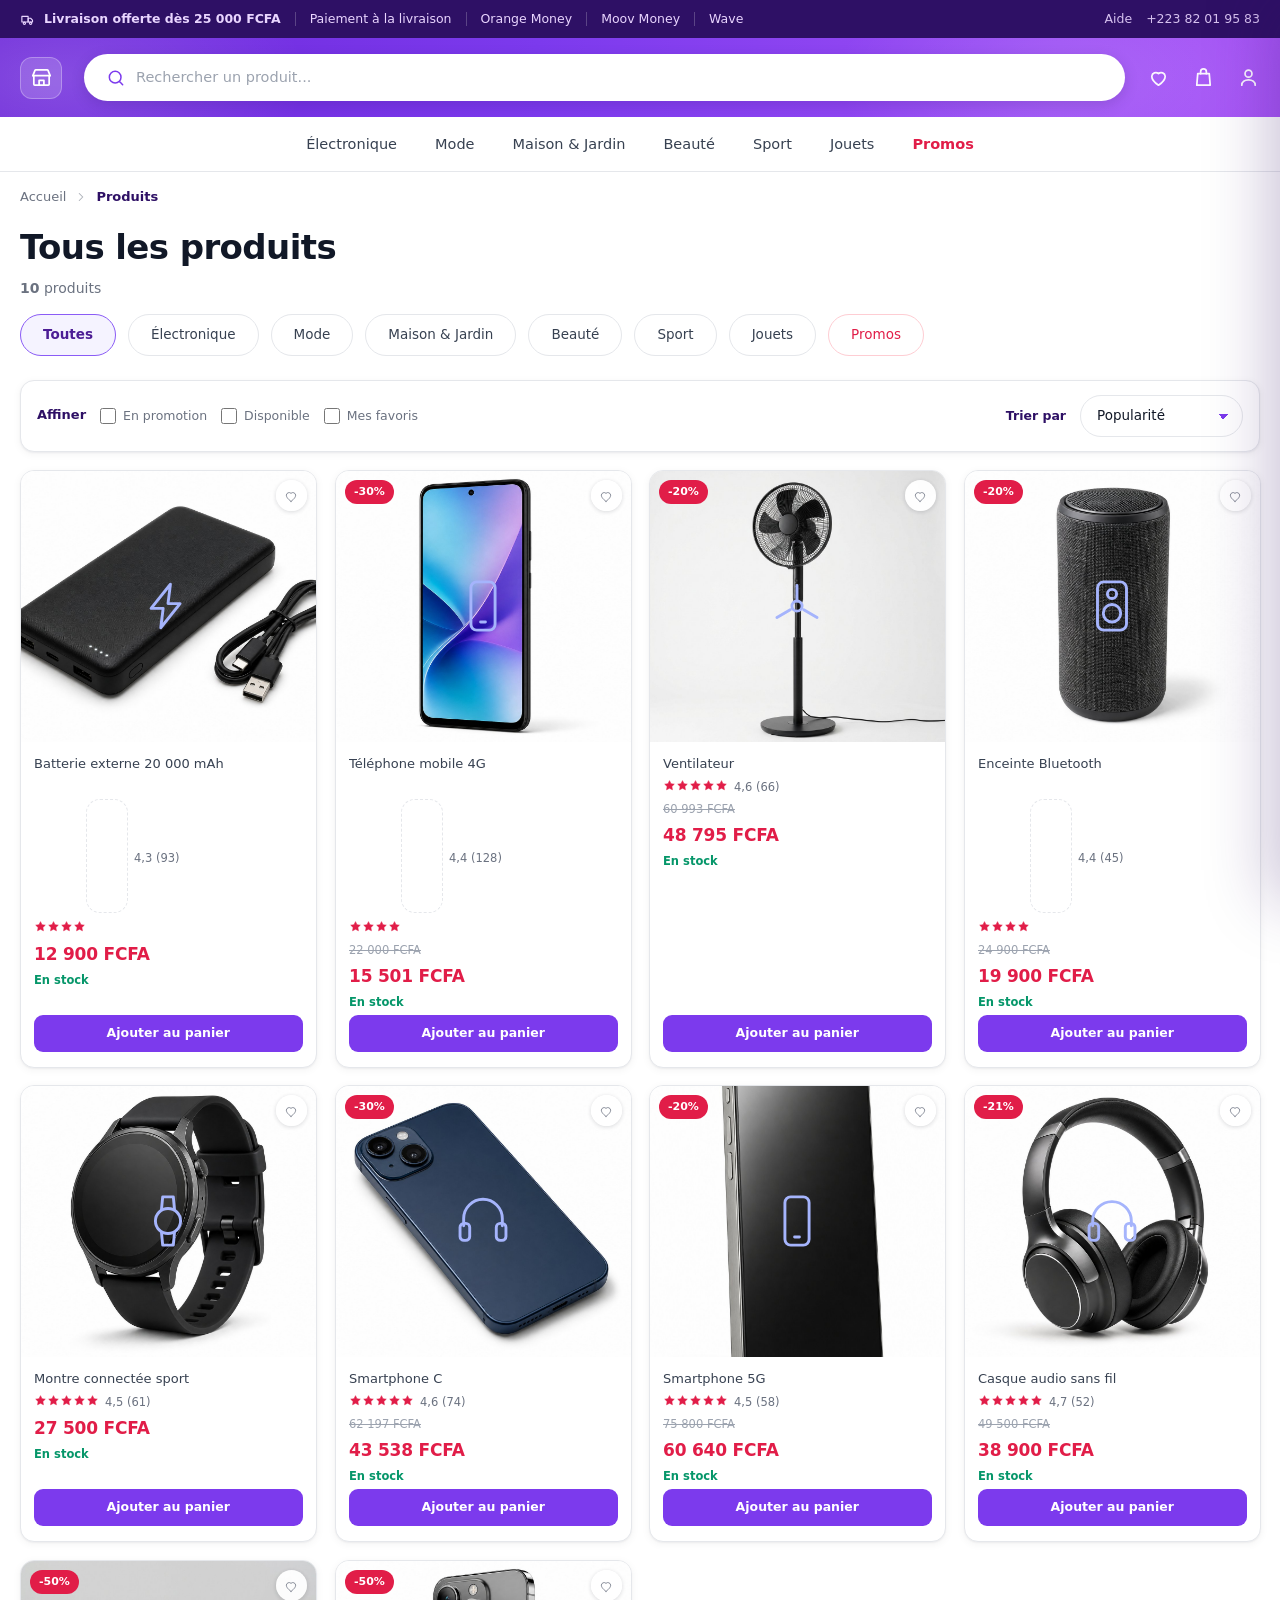
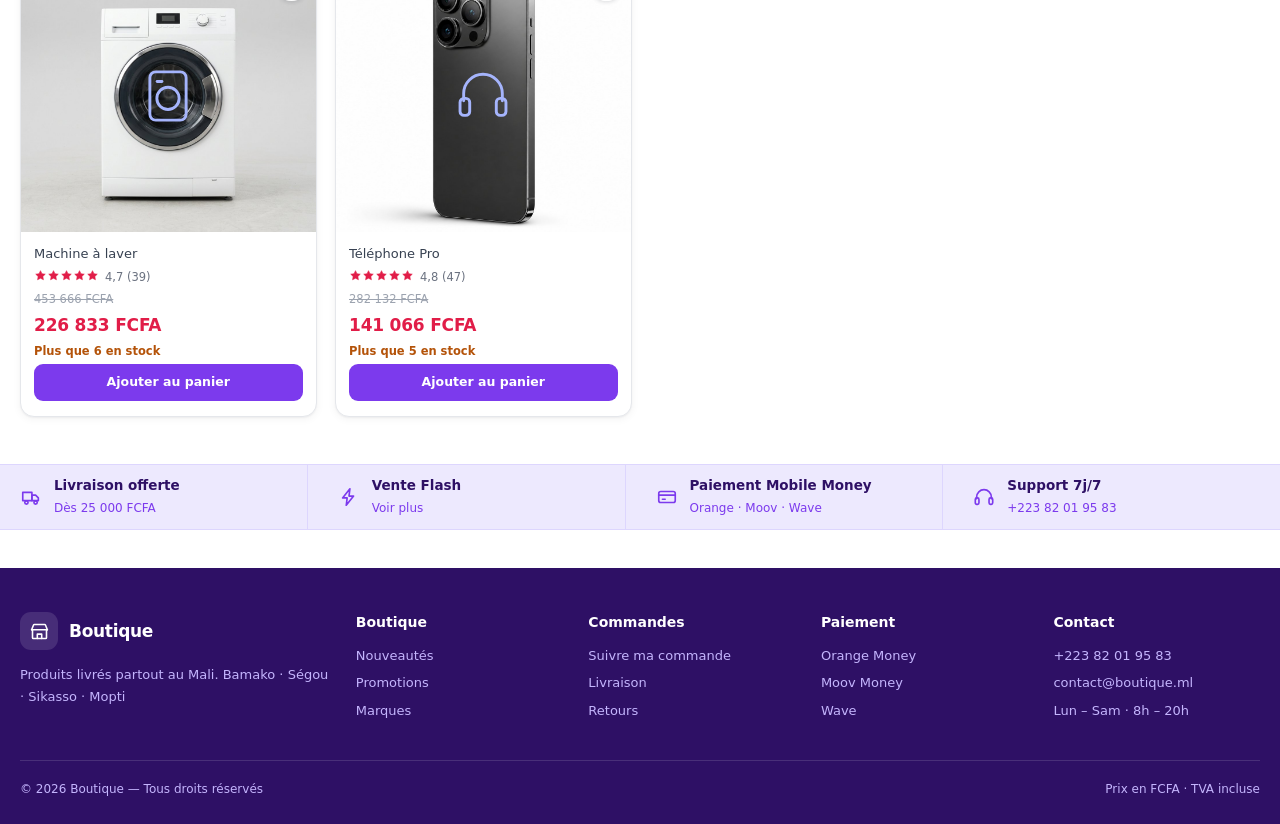
==== ecommerce-produit.html @ 0dba588a "feat(boutique): pages liste produits, détail produit et panier — même template que ecommerce-web.htm" ====
<!DOCTYPE html>
<html lang="fr">
<head>
<meta charset="UTF-8">
<meta name="viewport" content="width=device-width, initial-scale=1">
<title>Détail produit — Boutique en ligne</title>
<meta name="description" content="Fiche produit détaillée : galerie, options, caractéristiques, avis et ajout au panier.">
<style>
/* =========================================================================
   PAGE E-COMMERCE — ACCUEIL
   Reproduction de img/projects/ecommerce-web-ultra.jpg

   ▸ Mêmes couleurs, même structure, même sobriété.
   ▸ Ajouts : finitions premium (ombres, easings) + animations.
   ▸ Fichier autonome : aucune image externe, aucun framework.
   ▸ Toutes les animations se coupent si le système demande
     « réduire les animations » (prefers-reduced-motion).

   Pour mettre une vraie photo produit, remplace dans une carte :
       <div class="thumb" style="background-image:url('...')"> … </div>
   par :
       <img class="thumb" src="photos/produit.jpg" alt="Produit">
   ========================================================================= */

:root{
  /* ── Palette — inchangée ─────────────────────────────────────────── */
  --violet-900:#2e1065;
  --violet-800:#4c1d95;
  --violet-700:#6d28d9;
  --violet-600:#7c3aed;
  --violet-500:#8b5cf6;
  --violet-400:#a855f7;
  --lav-1:#f5f3ff;
  --lav-2:#ede9fe;
  --pink:#e11d48;
  --ink:#111827;
  --grey:#6b7280;
  --line:#e5e7eb;
  --white:#fff;
  --radius:14px;

  /* ── Finitions (ombres douces, mouvements) ───────────────────────── */
  --shadow:0 1px 2px rgba(16,24,40,.05), 0 2px 8px rgba(16,24,40,.05);
  --shadow-md:0 2px 4px rgba(16,24,40,.05), 0 8px 20px rgba(46,16,101,.09);
  --shadow-lg:0 4px 10px rgba(16,24,40,.06), 0 18px 44px rgba(76,29,149,.18);
  --ring:0 0 0 4px rgba(139,92,246,.18);
  --ease:cubic-bezier(.22,.61,.36,1);
  --ease-out:cubic-bezier(.16,1,.3,1);
  --t:.28s var(--ease);
  --t-slow:.5s var(--ease-out);
}

*{margin:0;padding:0;box-sizing:border-box}
html{-webkit-text-size-adjust:100%;scroll-behavior:smooth}
body{
  font-family:'Poppins','Segoe UI',system-ui,-apple-system,sans-serif;
  color:var(--ink);
  background:#fff;
  line-height:1.45;
  -webkit-font-smoothing:antialiased;
  overflow-x:hidden;
}
img{max-width:100%;display:block}
a{color:inherit;text-decoration:none}
button{font:inherit;cursor:pointer;border:0;background:none}
.wrap{max-width:1400px;margin:0 auto;padding:0 20px}

/* Barre de progression de lecture (fine, en haut) -------------------------- */
#progress{
  position:fixed;top:0;left:0;height:2px;width:100%;z-index:99;
  background:linear-gradient(90deg,var(--violet-700),var(--violet-400),var(--pink));
  transform:scaleX(0);transform-origin:0 50%;
  transition:transform .1s linear;
}

/* Icônes SVG -------------------------------------------------------------- */
.ic{width:20px;height:20px;stroke:currentColor;fill:none;stroke-width:1.8;
    stroke-linecap:round;stroke-linejoin:round;flex:none;transition:transform var(--t)}
.ic-sm{width:15px;height:15px}

/* Focus clavier visible partout -------------------------------------------- */
:focus-visible{outline:2px solid var(--violet-600);outline-offset:3px;border-radius:6px}

/* ═══════════════════════════ 1. Bandeau promo ═══════════════════════════ */
.topbar{background:var(--violet-900);color:#e9d5ff;font-size:12.5px;position:relative;z-index:3}
.topbar .wrap{display:flex;align-items:center;gap:0;min-height:38px;flex-wrap:wrap}
.topbar b{font-weight:600}
.topbar .sep{width:1px;height:14px;background:rgba(255,255,255,.22);margin:0 14px}
.topbar .push{margin-left:auto;display:flex;align-items:center;gap:14px;padding:6px 0}
.topbar .push a{opacity:.9;transition:opacity var(--t)}
.topbar .push a:hover{opacity:1;text-decoration:underline}
.topbar .ic-sm{animation:drive 4.5s var(--ease) infinite}
@keyframes drive{
  0%,70%,100%{transform:translateX(0)}
  78%{transform:translateX(3px)}
  86%{transform:translateX(0)}
}

/* ═══════════════════════════════ 2. Header ═════════════════════════════ */
.header{
  color:#fff;position:relative;overflow:hidden;
  background:linear-gradient(90deg,var(--violet-700) 0%,var(--violet-600) 42%,var(--violet-400) 100%);
}
/* halo animé très léger — mêmes teintes, juste plus vivant */
.header::before{
  content:"";position:absolute;inset:-40% -10%;pointer-events:none;
  background:
    radial-gradient(420px 200px at 12% 50%,rgba(255,255,255,.16),transparent 60%),
    radial-gradient(380px 190px at 78% 50%,rgba(255,255,255,.13),transparent 62%);
  animation:aura 14s var(--ease) infinite alternate;
}
@keyframes aura{
  from{transform:translate3d(-3%,0,0) scale(1)}
  to{transform:translate3d(3%,0,0) scale(1.06)}
}
.header .wrap{display:flex;align-items:center;gap:22px;padding-top:16px;padding-bottom:16px;position:relative;z-index:1}

.brand{display:flex;align-items:center;gap:10px;flex:none}
.brand .mark{
  width:42px;height:42px;border-radius:12px;display:grid;place-items:center;
  background:rgba(255,255,255,.16);border:1px solid rgba(255,255,255,.28);
  transition:transform var(--t),background var(--t);
}
.brand .mark .ic{width:23px;height:23px}
.brand:hover .mark{transform:rotate(-6deg) scale(1.06);background:rgba(255,255,255,.24)}

.search{
  flex:1;display:flex;align-items:center;gap:10px;background:#fff;
  border-radius:999px;padding:13px 22px;color:var(--grey);min-width:0;
  box-shadow:0 4px 14px rgba(46,16,101,.18);
  transition:box-shadow var(--t),transform var(--t);
}
.search:focus-within{box-shadow:var(--ring),0 6px 22px rgba(46,16,101,.24);transform:translateY(-1px)}
.search .ic{color:var(--violet-600)}
.search:focus-within .ic{transform:scale(1.12)}
.search input{
  flex:1;border:0;outline:0;font:inherit;font-size:14.5px;color:var(--ink);
  background:transparent;min-width:0;
}
.search input::placeholder{color:#9ca3af;transition:opacity var(--t)}
.search:focus-within input::placeholder{opacity:.55}

.hactions{display:flex;align-items:center;gap:22px;flex:none}
.hactions button{color:#fff;position:relative;display:grid;place-items:center;opacity:.95;transition:transform var(--t),opacity var(--t)}
.hactions button:hover{opacity:1;transform:translateY(-2px)}
.hactions button:active{transform:translateY(0) scale(.94)}
.hactions .ic{width:23px;height:23px}
.dot{
  position:absolute;top:-5px;right:-6px;background:var(--pink);color:#fff;
  font-size:10px;font-weight:700;min-width:18px;height:18px;border-radius:999px;
  display:grid;place-items:center;padding:0 5px;box-shadow:0 0 0 2px var(--violet-600);
  animation:pop .6s var(--ease-out) .5s backwards, beat 2.6s var(--ease) 1.2s infinite;
}
@keyframes pop{from{transform:scale(0);opacity:0}to{transform:scale(1);opacity:1}}
@keyframes beat{
  0%,88%,100%{transform:scale(1)}
  92%{transform:scale(1.22)}
  96%{transform:scale(1)}
}

/* ═════════════════════════════════ 3. Nav ══════════════════════════════ */
.nav{border-bottom:1px solid var(--line);background:#fff;position:sticky;top:0;z-index:20;
     transition:box-shadow var(--t)}
html.scrolled .nav{box-shadow:0 6px 20px rgba(46,16,101,.07)}
.nav .wrap{display:flex;align-items:center;justify-content:center;gap:38px;min-height:54px;overflow-x:auto;scrollbar-width:none}
.nav .wrap::-webkit-scrollbar{display:none}
.nav a{
  font-size:14.5px;font-weight:500;color:#374151;white-space:nowrap;padding:6px 0;
  position:relative;transition:color var(--t);
}
.nav a::after{
  content:"";position:absolute;left:0;right:0;bottom:-1px;height:2px;border-radius:2px;
  background:currentColor;transform:scaleX(0);transform-origin:50% 50%;
  transition:transform var(--t-slow);
}
.nav a:hover{color:var(--violet-600)}
.nav a:hover::after{transform:scaleX(1)}
.nav a.hot{color:var(--pink);font-weight:600}
.nav a.hot:hover{color:var(--pink)}

/* ═════════════════════════════════ 4. Hero ═════════════════════════════ */
.hero{padding:22px 0 6px}
.hero .wrap{display:grid;grid-template-columns:2.15fr 1fr;gap:18px}

.banner{
  position:relative;border-radius:18px;overflow:hidden;padding:38px 40px;
  color:#fff;display:flex;flex-direction:column;justify-content:center;min-height:288px;
  box-shadow:var(--shadow-md);
  /* Image de fond + voile violet (le texte reste lisible).
     Pour changer d'image : img/shop/hero-bg.jpg */
  background:
    linear-gradient(105deg,var(--violet-800) 0%,rgba(109,40,217,.88) 34%,rgba(168,85,247,.55) 68%,rgba(168,85,247,.22) 100%),
    var(--violet-800) url("img/shop/hero-bg.jpg") center/cover no-repeat;
}
/* léger zoom lent sur la photo (effet « ken burns ») */
.banner::before{
  content:"";position:absolute;inset:0;border-radius:inherit;
  background:url("img/shop/hero-bg.jpg") right center/cover no-repeat;
  animation:kenburns 22s var(--ease) infinite alternate;
  transition:opacity var(--t);
}
.banner::after{
  content:"";position:absolute;right:-90px;top:-90px;width:340px;height:340px;
  border-radius:50%;background:rgba(255,255,255,.08);
  animation:orb 12s var(--ease) infinite alternate;
}
@keyframes kenburns{
  from{transform:scale(1) translateX(0)}
  to{transform:scale(1.07) translateX(-1.5%)}
}
@keyframes orb{
  from{transform:translate3d(0,0,0) scale(1);opacity:.8}
  to{transform:translate3d(-26px,18px,0) scale(1.16);opacity:1}
}
.banner > *{position:relative;z-index:1}

.pill{
  display:inline-block;background:#fff;color:var(--violet-700);font-weight:700;
  font-size:13px;padding:7px 17px;border-radius:999px;align-self:flex-start;
  box-shadow:0 4px 14px rgba(0,0,0,.14);
}
.banner h1{font-size:clamp(30px,4.4vw,57px);line-height:1.03;font-weight:800;
           letter-spacing:-1px;margin:16px 0 10px}
.banner .sub{font-size:16px;color:#ede9fe;margin-bottom:24px}
.btn{
  display:inline-flex;align-items:center;gap:9px;background:#fff;color:var(--violet-800);
  font-weight:700;font-size:14.5px;padding:14px 30px;border-radius:999px;
  align-self:flex-start;position:relative;overflow:hidden;
  transition:transform var(--t),box-shadow var(--t);
}
.btn:hover{transform:translateY(-2px);box-shadow:0 12px 30px rgba(0,0,0,.24)}
.btn:active{transform:translateY(0)}
.btn:hover .ic{transform:translateX(3px)}
/* reflet qui balaie le bouton */
.btn::after{
  content:"";position:absolute;top:0;bottom:0;width:45%;left:-60%;
  background:linear-gradient(100deg,transparent,rgba(255,255,255,.85),transparent);
  transform:skewX(-18deg);pointer-events:none;
}
.btn:hover::after{animation:shine .85s var(--ease)}
@keyframes shine{to{left:130%}}

/* Apparition en cascade au chargement */
.rise{animation:rise .75s var(--ease-out) backwards}
@keyframes rise{from{opacity:0;transform:translateY(16px)}to{opacity:1;transform:none}}

.promos{display:grid;grid-template-columns:1fr 1fr;grid-template-rows:1fr 1fr;gap:18px}
.promo{
  border-radius:16px;padding:22px;display:flex;flex-direction:column;justify-content:center;
  min-height:0;position:relative;overflow:hidden;box-shadow:var(--shadow);
  transition:transform var(--t),box-shadow var(--t);
}
.promo:hover{transform:translateY(-3px);box-shadow:var(--shadow-md)}
.promo h2{font-size:26px;font-weight:800;letter-spacing:-.4px;line-height:1.1}
.promo p{font-size:13.5px;margin-top:6px}

.promo.light{
  color:var(--violet-900);
  /* Image de fond + voile lavande */
  background:
    linear-gradient(100deg,rgba(242,238,254,.97) 0%,rgba(242,238,254,.86) 38%,rgba(242,238,254,.42) 68%,rgba(242,238,254,.06) 100%),
    var(--lav-2) url("img/shop/soldes-bg.jpg") right center/cover no-repeat;
}
.promo.light p{color:#6d28d9}
.promo.solid{
  color:#fff;
  background:
    linear-gradient(115deg,rgba(76,29,149,.93) 0%,rgba(109,40,217,.72) 55%,rgba(168,85,247,.5) 100%),
    var(--violet-800) url("img/shop/nouveautes-bg.jpg") right center/cover no-repeat;
}
/* les 2 bannières image : léger zoom au survol */
.promo.img{padding:0;background:#fff;border:1px solid var(--line);align-items:center}
.promo.img .tile{
  width:100%;height:100%;display:grid;place-items:center;color:#c7d2fe;
  background:var(--lav-1) url("img/shop/tile-1.jpg") center/cover no-repeat;
  transition:transform var(--t-slow);
}
.promo.img:hover .tile{transform:scale(1.06)}
.promo.img .tile .ic{width:74px;height:74px;stroke-width:1.1;opacity:0}

/* ═══════════════════════ 5. Bandeau de confiance ═══════════════════════ */
.trust{background:var(--lav-2);border-top:1px solid #ddd6fe;border-bottom:1px solid #ddd6fe;margin-top:22px}
.trust .wrap{display:flex;align-items:stretch;min-height:64px;overflow-x:auto;scrollbar-width:none}
.trust .wrap::-webkit-scrollbar{display:none}
.trust .item{display:flex;align-items:center;gap:12px;padding:0 30px;flex:1;white-space:nowrap;
             transition:background var(--t)}
.trust .item:first-child{padding-left:0}
.trust .item + .item{border-left:1px solid #ddd6fe}
.trust .ic{color:var(--violet-600);width:22px;height:22px}
.trust .item:hover .ic{transform:translateY(-3px) scale(1.1)}
.trust b{display:block;font-size:13.5px;font-weight:600;color:var(--violet-900)}
.trust span{font-size:12px;color:#7c3aed}

/* ═══════════════════════ 6. En-tête de section ═════════════════════════ */
.sec{padding:30px 0 8px}
.sec-head{display:flex;align-items:center;gap:18px;margin-bottom:18px}
.sec-head h2{font-size:22px;font-weight:700;display:flex;align-items:center;gap:9px}
.sec-head h2 span{display:inline-block;animation:flicker 3.4s var(--ease) infinite}
@keyframes flicker{
  0%,100%{transform:scale(1) rotate(0)}
  45%{transform:scale(1.14) rotate(-6deg)}
  60%{transform:scale(1) rotate(0)}
}

.count{display:flex;gap:7px;align-items:center}
.count b{
  background:var(--violet-800);color:#fff;font-size:14.5px;font-weight:700;
  min-width:42px;padding:8px 0;border-radius:9px;display:grid;place-items:center;
  font-variant-numeric:tabular-nums;box-shadow:0 3px 10px rgba(46,16,101,.22);
  transition:transform .18s var(--ease),background .18s var(--ease);
}
.count b:not(.idle){animation:flip .38s var(--ease)}
@keyframes flip{
  0%{transform:translateY(0)}
  45%{transform:translateY(-5px) scale(1.06);background:var(--violet-600)}
  100%{transform:translateY(0)}
}
.count i{color:var(--violet-800);font-style:normal;font-weight:700;
         animation:blink 1s var(--ease) infinite}
@keyframes blink{0%,100%{opacity:1}50%{opacity:.35}}

.sec-head .more{
  margin-left:auto;font-size:14px;font-weight:600;color:var(--violet-700);
  display:inline-flex;align-items:center;gap:4px;transition:color var(--t),gap var(--t);
}
.sec-head .more:hover{color:var(--violet-900);gap:9px}

/* ═══════════════════════════════ 7. Produits ═══════════════════════════ */
.grid{display:grid;grid-template-columns:repeat(6,1fr);gap:18px}
.card{
  position:relative;background:#fff;border:1px solid var(--line);border-radius:var(--radius);
  overflow:hidden;box-shadow:var(--shadow);display:flex;flex-direction:column;
  transition:transform var(--t),box-shadow var(--t),border-color var(--t);
  will-change:transform;
}
.card::after{
  content:"";position:absolute;inset:0;border-radius:inherit;pointer-events:none;
  background:linear-gradient(180deg,rgba(139,92,246,.07),transparent 42%);
  opacity:0;transition:opacity var(--t);
}
.card:hover{transform:translateY(-7px);box-shadow:var(--shadow-lg);border-color:#ddd6fe}
.card:hover::after{opacity:1}

.thumb{
  position:relative;width:100%;aspect-ratio:1/.92;display:grid;place-items:center;
  background:var(--lav-1);color:#a5b4fc;overflow:hidden;
  transition:transform var(--t-slow);
}
/* Image de fond propre à chaque produit (style en ligne sur chaque carte) */
.thumb[style]{background-size:cover;background-position:center}
.thumb .ic{width:58px;height:58px;stroke-width:1.2}
.card:hover .thumb{transform:scale(1.05)}
img.thumb{object-fit:cover;background:var(--lav-1);color:transparent}

.fav{
  position:absolute;top:9px;right:9px;width:31px;height:31px;border-radius:50%;
  background:rgba(255,255,255,.94);display:grid;place-items:center;color:var(--grey);
  box-shadow:0 1px 4px rgba(16,24,40,.16);z-index:2;
  transition:color var(--t),transform var(--t),background var(--t);
}
.fav:hover{color:var(--pink);transform:scale(1.14)}
.fav:active{transform:scale(.9)}
.fav .ic{width:16px;height:16px}
.fav.on{color:var(--pink);animation:bump .45s var(--ease-out)}
.fav.on .ic{fill:currentColor}
@keyframes bump{
  0%{transform:scale(1)}
  35%{transform:scale(1.32)}
  60%{transform:scale(.92)}
  100%{transform:scale(1)}
}

.off{
  position:absolute;top:9px;left:9px;background:var(--pink);color:#fff;z-index:2;
  font-size:11px;font-weight:700;padding:4px 9px;border-radius:999px;
  animation:glow 2.8s var(--ease) infinite;
}
@keyframes glow{
  0%,72%,100%{box-shadow:0 0 0 0 rgba(225,29,72,0)}
  80%{box-shadow:0 0 0 6px rgba(225,29,72,.16)}
}

.card .body{padding:13px 13px 15px;display:flex;flex-direction:column;gap:5px;flex:1}
.card .name{font-size:13px;font-weight:500;color:#374151;white-space:nowrap;
            overflow:hidden;text-overflow:ellipsis;transition:color var(--t)}
.card:hover .name{color:var(--violet-800)}
.card .was{font-size:11.5px;color:#9ca3af;text-decoration:line-through}
.card .price{font-size:17px;font-weight:800;color:var(--pink);letter-spacing:-.2px;
             transition:transform var(--t)}
.card:hover .price{transform:translateX(2px)}
.card .add{
  margin-top:auto;background:var(--violet-600);color:#fff;font-size:12.5px;font-weight:600;
  padding:9px;border-radius:9px;text-align:center;position:relative;overflow:hidden;
  transition:background var(--t),box-shadow var(--t),transform var(--t);
}
.card .add:hover{background:var(--violet-700);box-shadow:0 8px 18px rgba(109,40,217,.3)}
.card .add:active{transform:scale(.97)}
.card .add::after{
  content:"";position:absolute;top:0;bottom:0;width:50%;left:-70%;
  background:linear-gradient(100deg,transparent,rgba(255,255,255,.5),transparent);
  transform:skewX(-18deg);pointer-events:none;
}
.card .add:hover::after{animation:shine .8s var(--ease)}

/* ═════════════════════════════ 8. Catégories ═══════════════════════════ */
.cats{display:flex;flex-wrap:wrap;gap:12px;padding:26px 0 10px}
.cat{
  border:1px solid var(--line);border-radius:999px;padding:10px 22px;font-size:13.5px;
  font-weight:500;color:#374151;background:#fff;
  transition:border-color var(--t),color var(--t),background var(--t),
             transform var(--t),box-shadow var(--t);
}
.cat:hover{border-color:var(--violet-500);color:var(--violet-700);background:var(--lav-1);
           transform:translateY(-3px);box-shadow:0 8px 18px rgba(109,40,217,.13)}
.cat:active{transform:translateY(-1px) scale(.98)}
.cat.hot{color:var(--pink);border-color:#fecdd3}
.cat.hot:hover{background:#fff1f2;border-color:var(--pink);box-shadow:0 8px 18px rgba(225,29,72,.14)}

/* ════════════════════════════════ 9. Footer ════════════════════════════ */
.footer{background:var(--violet-900);color:#c4b5fd;margin-top:38px;padding:44px 0 26px;font-size:13px}
.footer .cols{display:grid;grid-template-columns:1.5fr 1fr 1fr 1fr 1fr;gap:26px}
.footer h3{color:#fff;font-size:14px;font-weight:700;margin-bottom:14px}
.footer li{list-style:none;margin-bottom:9px}
.footer a{transition:color var(--t),padding-left var(--t);display:inline-block}
.footer a:hover{color:#fff;padding-left:4px}
.footer .brandline{display:flex;align-items:center;gap:11px;margin-bottom:14px}
.footer .brandline .mark{
  width:38px;height:38px;border-radius:11px;background:rgba(255,255,255,.12);
  display:grid;place-items:center;transition:transform var(--t),background var(--t);
}
.footer .brandline:hover .mark{transform:rotate(-6deg);background:rgba(255,255,255,.2)}
.footer .brandline .mark .ic{width:21px;height:21px;color:#fff}
.footer .brandline b{color:#fff;font-size:17px;font-weight:800;letter-spacing:-.3px}
.footer .bot{
  border-top:1px solid rgba(255,255,255,.13);margin-top:30px;padding-top:20px;
  display:flex;justify-content:space-between;gap:14px;flex-wrap:wrap;font-size:12px;
}

/* ══════════════════════ 10. Apparition au défilement ═══════════════════ */
.rv{opacity:0;transform:translateY(20px);transition:opacity .6s var(--ease-out),transform .6s var(--ease-out)}
.rv.in{opacity:1;transform:none}

/* ═══════════════════════════ 11. Responsive ════════════════════════════ */
@media(max-width:1180px){
  .grid{grid-template-columns:repeat(3,1fr)}
  .footer .cols{grid-template-columns:1fr 1fr 1fr}
}
@media(max-width:900px){
  .hero .wrap{grid-template-columns:1fr}
  .banner{padding:30px 26px;min-height:0}
  .header .wrap{flex-wrap:wrap;gap:14px}
  .search{order:3;flex-basis:100%}
  .hactions{margin-left:auto}
  .nav{position:static}
  .nav .wrap{justify-content:flex-start;gap:24px;padding:0 20px}
  .trust .wrap{gap:8px}
  .trust .item{padding:12px 18px;flex:none}
}
@media(max-width:640px){
  .grid{grid-template-columns:repeat(2,1fr);gap:12px}
  .promos{grid-template-columns:1fr;grid-template-rows:auto}
  .promo.img{display:none}
  .topbar{font-size:11.5px}
  .topbar .item-x{display:none}
  .sec-head{flex-wrap:wrap;gap:12px}
  .footer .cols{grid-template-columns:1fr 1fr}
  .banner{background:
    linear-gradient(160deg,rgba(76,29,149,.95) 0%,rgba(109,40,217,.86) 60%,rgba(168,85,247,.7) 100%),
    var(--violet-800) url("img/shop/hero-bg.jpg") center/cover no-repeat;}
  .banner::before{animation:none}
  .promo.light{background:
    linear-gradient(120deg,rgba(242,238,254,.97) 0%,rgba(242,238,254,.9) 55%,rgba(242,238,254,.75) 100%),
    var(--lav-2) url("img/shop/soldes-bg.jpg") right center/cover no-repeat;}
  .promo.solid{background:
    linear-gradient(120deg,rgba(76,29,149,.95) 0%,rgba(109,40,217,.85) 55%,rgba(168,85,247,.72) 100%),
    var(--violet-800) url("img/shop/nouveautes-bg.jpg") right center/cover no-repeat;}
}

/* ═════════════ 12. Recherche — modale animée et responsive ═════════════
   Le champ du haut ouvre un panneau de recherche : centré sur ordinateur,
   plein écran sur téléphone. Mêmes couleurs, mêmes ombres que la page.    */
.sm{position:fixed;inset:0;z-index:120;display:flex;justify-content:center;align-items:flex-start}
.sm[hidden]{display:none}
html.sm-open,html.sm-open body{overflow:hidden}

.sm-veil{
  position:absolute;inset:0;background:rgba(46,16,101,.42);
  -webkit-backdrop-filter:blur(7px) saturate(1.1);backdrop-filter:blur(7px) saturate(1.1);
  opacity:0;transition:opacity .32s var(--ease);
}
.sm.on .sm-veil{opacity:1}

.sm-pan{
  position:relative;width:min(760px,calc(100% - 40px));margin-top:9vh;max-height:78vh;
  display:flex;flex-direction:column;overflow:hidden;background:#fff;
  border-radius:22px;box-shadow:var(--shadow-lg),0 0 0 1px var(--line);
  opacity:0;transform:translateY(26px) scale(.97);
  transition:opacity .34s var(--ease-out),transform .46s var(--ease-out);
}
.sm.on .sm-pan{opacity:1;transform:none}
.sm-pan::before{
  content:"";position:absolute;top:0;left:0;right:0;height:3px;z-index:3;
  background:linear-gradient(90deg,var(--violet-800),var(--violet-500) 55%,var(--pink));
}

.sm-bar{
  flex:none;display:flex;align-items:center;gap:12px;background:#fff;
  padding:16px 16px 14px 20px;border-bottom:1px solid var(--line);
}
.sm-bar > .ic{width:22px;height:22px;color:var(--violet-600)}
.sm-bar input{
  flex:1;min-width:0;border:0;outline:0;background:transparent;font:inherit;
  font-size:16.5px;color:var(--ink);transition:color var(--t);
}
.sm-bar input::placeholder{color:#9ca3af}
.sm-x{
  flex:none;width:38px;height:38px;border-radius:12px;display:grid;place-items:center;
  color:var(--grey);transition:background var(--t),color var(--t),transform var(--t);
}
.sm-x .ic{width:17px;height:17px;color:currentColor}
.sm-x:hover{background:var(--lav-1);color:var(--violet-700);transform:rotate(90deg)}

.sm-body{
  flex:1 1 auto;min-height:0;
  padding:18px 20px 8px;overflow:auto;overscroll-behavior:contain;
  scrollbar-width:thin;scrollbar-color:var(--lav-2) transparent;
}
.sm-body::-webkit-scrollbar{width:10px}
.sm-body::-webkit-scrollbar-thumb{background:var(--lav-2);border:3px solid #fff;border-radius:999px}
.sm-h{
  font-size:11px;font-weight:700;letter-spacing:.09em;text-transform:uppercase;
  color:var(--grey);margin-bottom:12px;
}
.sm-sec + .sm-sec{margin-top:24px}

.chips{display:flex;flex-wrap:wrap;gap:9px}
.pop{
  border:1px solid var(--line);background:#fff;border-radius:999px;padding:9px 16px;
  font-size:13.5px;font-weight:500;color:#374151;
  transition:border-color var(--t),color var(--t),background var(--t),
             transform var(--t),box-shadow var(--t);
}
.pop:hover{border-color:var(--violet-500);color:var(--violet-700);background:var(--lav-1);
           transform:translateY(-2px);box-shadow:0 8px 18px rgba(109,40,217,.13)}
.pop:active{transform:translateY(0) scale(.97)}

.sm-list{display:flex;flex-direction:column;gap:4px}
.row{
  display:flex;align-items:center;gap:13px;width:100%;text-align:left;color:inherit;
  padding:9px 11px;border-radius:14px;transition:background var(--t),transform var(--t);
}
.row:hover{background:var(--lav-1);transform:translateX(3px)}
.row .th{
  flex:none;width:46px;height:46px;border-radius:12px;
  background:var(--lav-1) center/cover no-repeat;box-shadow:inset 0 0 0 1px var(--line);
}
.row .tx{flex:1;min-width:0}
.row .nm{
  display:block;font-size:14px;font-weight:500;color:#374151;
  white-space:nowrap;overflow:hidden;text-overflow:ellipsis;
}
.row .mt{display:block;font-size:11.5px;color:var(--grey);margin-top:2px}
.row .mt s{color:#9ca3af}
.row .bg{
  display:inline-block;vertical-align:1px;background:var(--pink);color:#fff;
  font-size:10.5px;font-weight:700;padding:2px 7px;border-radius:999px;margin-right:6px;
}
.row .pr{flex:none;font-size:14.5px;font-weight:800;color:var(--pink);letter-spacing:-.2px}
.row > .ic{flex:none;width:16px;height:16px;color:var(--violet-500);opacity:.65}
.row:hover > .ic{transform:translateX(3px);opacity:1}
.row mark{background:var(--lav-2);color:var(--violet-800);border-radius:5px;padding:0 3px}

.sm-empty{padding:26px 8px 34px;text-align:center;color:var(--grey);font-size:14px}
.sm-empty .ic{width:34px;height:34px;color:var(--violet-400);stroke-width:1.4;margin:0 auto 12px}
.sm-empty b{color:var(--ink);font-weight:600}
.sm-empty span{display:block;margin-top:7px;font-size:12.5px}

.sm-foot{
  flex:none;display:flex;flex-wrap:wrap;align-items:center;justify-content:space-between;
  gap:10px;padding:11px 20px;border-top:1px solid var(--line);background:var(--lav-1);
  font-size:12px;color:var(--grey);
}
.sm-foot .k{display:inline-flex;align-items:center;gap:6px}
.sm-foot i{
  font-style:normal;background:#fff;border:1px solid var(--line);border-radius:6px;
  padding:2px 7px;font-size:11px;font-weight:600;color:#374151;box-shadow:var(--shadow);
}

/* Entrée animée du contenu (cascade douce) */
.sm.on .sm-bar{animation:rise .45s var(--ease-out) both}
.sm.on .sm-sec{animation:rise .5s var(--ease-out) both}
.sm.on .sm-sec:nth-of-type(2){animation-delay:.07s}
.sm.on .sm-list .row{animation:rise .4s var(--ease-out) both}

/* Carte mise en avant quand on ouvre un résultat */
.card.flash{box-shadow:var(--ring),var(--shadow-lg);border-color:var(--violet-500)}

@media(max-width:640px){
  .sm-pan{width:100%;margin-top:0;height:100%;max-height:100%;border-radius:0;box-shadow:none}
  .sm-bar{padding:calc(12px + env(safe-area-inset-top)) 12px 12px 16px}
  .sm-bar input{font-size:16px}
  .sm-body{padding:16px 16px 6px}
  .sm-foot{padding:11px 16px calc(11px + env(safe-area-inset-bottom))}
  .row .th{width:42px;height:42px}
  .sm-h{margin-bottom:10px}
}

/* ═════════════ 13. Respect de « réduire les animations » ═══════════════ */
@media(prefers-reduced-motion:reduce){
  *,*::before,*::after{
    animation-duration:.001ms !important;animation-iteration-count:1 !important;
    transition-duration:.001ms !important;scroll-behavior:auto !important;
  }
  .rv{opacity:1;transform:none}
  #progress{display:none}
}
</style>
<link rel="stylesheet" href="css/shop-pages.css">
</head>
<body class="has-buybar" data-page="detail">

<div id="progress" aria-hidden="true"></div>

<svg width="0" height="0" style="position:absolute" aria-hidden="true">
  <symbol id="i-store" viewBox="0 0 24 24"><path d="M4 10v9a1 1 0 0 0 1 1h14a1 1 0 0 0 1-1v-9"/><path d="M3 10 5.2 4.6A1 1 0 0 1 6.1 4h11.8a1 1 0 0 1 .9.6L21 10"/><path d="M3 10h18"/><path d="M9.5 20v-5h5v5"/></symbol>
  <symbol id="i-search" viewBox="0 0 24 24"><circle cx="11" cy="11" r="7"/><path d="m20 20-3.5-3.5"/></symbol>
  <symbol id="i-heart" viewBox="0 0 24 24"><path d="M12 20s-7-4.4-7-9.3A4.2 4.2 0 0 1 12 8a4.2 4.2 0 0 1 7 2.7C19 15.6 12 20 12 20Z"/></symbol>
  <symbol id="i-bag" viewBox="0 0 24 24"><path d="M6 8h12l1 12H5L6 8Z"/><path d="M9 8V6a3 3 0 0 1 6 0v2"/></symbol>
  <symbol id="i-user" viewBox="0 0 24 24"><circle cx="12" cy="8" r="3.6"/><path d="M5 20c0-3.4 3.1-5.6 7-5.6s7 2.2 7 5.6"/></symbol>
  <symbol id="i-truck" viewBox="0 0 24 24"><path d="M3 7h10v9H3z"/><path d="M13 10h4l3 3v3h-7z"/><circle cx="7" cy="18" r="1.8"/><circle cx="17" cy="18" r="1.8"/></symbol>
  <symbol id="i-bolt" viewBox="0 0 24 24"><path d="M13 3 5 13h5l-1 8 8-10h-5l1-8Z"/></symbol>
  <symbol id="i-card" viewBox="0 0 24 24"><rect x="3" y="6" width="18" height="12" rx="2.2"/><path d="M3 10h18"/><path d="M7 14.5h3"/></symbol>
  <symbol id="i-headset" viewBox="0 0 24 24"><path d="M4 14v-2a8 8 0 0 1 16 0v2"/><rect x="2.5" y="13" width="4" height="7" rx="1.6"/><rect x="17.5" y="13" width="4" height="7" rx="1.6"/></symbol>
  <symbol id="i-chevron" viewBox="0 0 24 24"><path d="m9 6 6 6-6 6"/></symbol>
  <symbol id="i-phone" viewBox="0 0 24 24"><rect x="7" y="2" width="10" height="20" rx="2.4"/><path d="M11 18.6h2"/></symbol>
  <symbol id="i-washer" viewBox="0 0 24 24"><rect x="4.5" y="2" width="15" height="20" rx="2.4"/><circle cx="12" cy="13" r="4.6"/><path d="M7.5 6h2"/></symbol>
  <symbol id="i-watch" viewBox="0 0 24 24"><circle cx="12" cy="12" r="5.2"/><path d="M9.3 7.3 9.8 2h4.4l.5 5.3M9.3 16.7 9.8 22h4.4l.5-5.3"/></symbol>
  <symbol id="i-phones" viewBox="0 0 24 24"><path d="M4 14v-3a8 8 0 0 1 16 0v3"/><rect x="2.5" y="13" width="4" height="7" rx="1.6"/><rect x="17.5" y="13" width="4" height="7" rx="1.6"/></symbol>
  <symbol id="i-speaker" viewBox="0 0 24 24"><rect x="6" y="2" width="12" height="20" rx="2.6"/><circle cx="12" cy="15" r="3.6"/><circle cx="12" cy="7" r="1.9"/></symbol>
  <symbol id="i-fan" viewBox="0 0 24 24"><circle cx="12" cy="12" r="2.1"/><path d="M12 9.9V3.5M14.8 13.6l5.5 3.2M9.2 13.6l-5.5 3.2"/></symbol>
  <symbol id="i-close" viewBox="0 0 24 24"><path d="m6 6 12 12"/><path d="m18 6-12 12"/></symbol>
</svg>
<svg width="0" height="0" style="position:absolute" aria-hidden="true">
  <symbol id="i-b2-star" viewBox="0 0 24 24"><path d="m12 3 2.7 5.6 6.1.9-4.4 4.3 1 6.1-5.4-2.9-5.4 2.9 1-6.1L3.2 9.5l6.1-.9L12 3Z"/></symbol>
  <symbol id="i-b2-plus" viewBox="0 0 24 24"><path d="M12 5v14M5 12h14"/></symbol>
  <symbol id="i-b2-minus" viewBox="0 0 24 24"><path d="M5 12h14"/></symbol>
  <symbol id="i-b2-trash" viewBox="0 0 24 24"><path d="M3 6h18M8 6V4h8v2M19 6l-1 14H6L5 6"/><path d="M10 11v5M14 11v5"/></symbol>
  <symbol id="i-b2-check" viewBox="0 0 24 24"><path d="M20 6 9 17l-5-5"/></symbol>
  <symbol id="i-b2-tag" viewBox="0 0 24 24"><path d="M20.6 13.4 13.4 20.6a2 2 0 0 1-2.8 0L2 12V2h10l8.6 8.6a2 2 0 0 1 0 2.8Z"/><circle cx="7" cy="7" r="1.3"/></symbol>
  <symbol id="i-b2-lock" viewBox="0 0 24 24"><rect x="3" y="11" width="18" height="11" rx="2"/><path d="M7 11V7a5 5 0 0 1 10 0v4"/></symbol>
  <symbol id="i-b2-info" viewBox="0 0 24 24"><circle cx="12" cy="12" r="9"/><path d="M12 16v-4M12 8h.01"/></symbol>
  <symbol id="i-b2-alert" viewBox="0 0 24 24"><circle cx="12" cy="12" r="9"/><path d="M12 8v4M12 16h.01"/></symbol>
</svg>

<!-- ══════════════════════════════ Bandeau promo ══════════════════════════ -->
<div class="topbar">
  <div class="wrap">
    <div style="display:flex;align-items:center;gap:9px;padding:8px 0">
      <svg class="ic ic-sm" aria-hidden="true"><use href="#i-truck"/></svg>
      <b>Livraison offerte dès 25 000 FCFA</b>
    </div>
    <span class="sep item-x"></span><span class="item-x">Paiement à la livraison</span>
    <span class="sep item-x"></span><span class="item-x">Orange Money</span>
    <span class="sep item-x"></span><span class="item-x">Moov Money</span>
    <span class="sep item-x"></span><span class="item-x">Wave</span>
    <div class="push">
      <a href="#aide">Aide</a>
      <a href="tel:+22382019583">+223 82 01 95 83</a>
    </div>
  </div>
</div>


<!-- ═══════════════════════════════ Header ═══════════════════════════════ -->
<header class="header">
  <div class="wrap">
    <a class="brand" href="ecommerce-web.html" aria-label="Accueil de la boutique">
      <span class="mark"><svg class="ic" aria-hidden="true"><use href="#i-store"/></svg></span>
    </a>

    <form class="search" role="search" onsubmit="return false">
      <svg class="ic" aria-hidden="true"><use href="#i-search"/></svg>
      <input type="search" placeholder="Rechercher un produit..." aria-label="Rechercher un produit">
    </form>

    <div class="hactions">
      <button type="button" aria-label="Mes favoris" data-fav-count><svg class="ic"><use href="#i-heart"/></svg></button>
      <button type="button" aria-label="Mon panier" data-bag>
        <svg class="ic"><use href="#i-bag"/></svg>
        <span class="dot">3</span>
      </button>
      <button type="button" aria-label="Mon compte" data-user><svg class="ic"><use href="#i-user"/></svg><span class="nm" style="font-size:11px;font-weight:700;margin-left:4px"></span></button>
    </div>
  </div>
</header>


<!-- ════════════════════════════════ Nav ════════════════════════════════ -->
<nav class="nav" aria-label="Catégories principales">
  <div class="wrap">
    <a href="produits.html?cat=%C3%89lectronique">Électronique</a>
    <a href="produits.html?cat=Mode">Mode</a>
    <a href="produits.html?cat=Maison%20%26%20Jardin">Maison &amp; Jardin</a>
    <a href="produits.html?cat=Beaut%C3%A9">Beauté</a>
    <a href="produits.html?cat=Sport">Sport</a>
    <a href="produits.html?cat=Jouets">Jouets</a>
    <a class="hot" href="produits.html?promo=1">Promos</a>
  </div>
</nav>



<!-- ════════════════════════ Détail produit ════════════════════════ -->
<nav class="crumb" aria-label="Fil d'Ariane">
  <div class="wrap">
    <a href="ecommerce-web.html">Accueil</a>
    <svg class="ic"><use href="#i-chevron"/></svg>
    <a id="crumCat" href="produits.html">Produits</a>
    <svg class="ic"><use href="#i-chevron"/></svg>
    <span class="here" id="crumNom">Produit</span>
  </div>
</nav>

<section>
  <div class="wrap">
    <div class="pdp" id="pdp"></div>
    <div id="tabs"></div>
  </div>
</section>

<section class="sec mini">
  <div class="wrap">
    <div class="sec-head rv">
      <h2><span>✨</span> Produits similaires</h2>
      <a class="more" href="produits.html">Tout voir <svg class="ic ic-sm"><use href="#i-chevron"/></svg></a>
    </div>
    <div class="grid plist" id="similaires"></div>
  </div>
</section>

<!-- Barre d'achat collante (mobile) -->
<div class="buybar" id="buybar"></div>

<!-- ═══════════════════════ Bandeau de confiance ════════════════════════ -->
<div class="trust">
  <div class="wrap">
    <div class="item rv">
      <svg class="ic" aria-hidden="true"><use href="#i-truck"/></svg>
      <div><b>Livraison offerte</b><span>Dès 25 000 FCFA</span></div>
    </div>
    <div class="item rv" style="transition-delay:.08s">
      <svg class="ic" aria-hidden="true"><use href="#i-bolt"/></svg>
      <div><b>Vente Flash</b><span>Voir plus</span></div>
    </div>
    <div class="item rv" style="transition-delay:.16s">
      <svg class="ic" aria-hidden="true"><use href="#i-card"/></svg>
      <div><b>Paiement Mobile Money</b><span>Orange · Moov · Wave</span></div>
    </div>
    <div class="item rv" style="transition-delay:.24s">
      <svg class="ic" aria-hidden="true"><use href="#i-headset"/></svg>
      <div><b>Support 7j/7</b><span>+223 82 01 95 83</span></div>
    </div>
  </div>
</div>



<!-- ═════════════════════════════ Footer ════════════════════════════════ -->
<footer class="footer">
  <div class="wrap">
    <div class="cols">
      <div class="rv">
        <div class="brandline">
          <span class="mark"><svg class="ic" aria-hidden="true"><use href="#i-store"/></svg></span>
          <b>Boutique</b>
        </div>
        <p style="line-height:1.7">Produits livrés partout au Mali.
Bamako · Ségou · Sikasso · Mopti</p>
      </div>
      <div class="rv" style="transition-delay:.06s">
        <h3>Boutique</h3>
        <ul>
          <li><a href="produits.html">Nouveautés</a></li>
          <li><a href="produits.html?promo=1">Promotions</a></li>
          <li><a href="produits.html">Marques</a></li>
        </ul>
      </div>
      <div class="rv" style="transition-delay:.12s">
        <h3>Commandes</h3>
        <ul>
          <li><a href="#suivi">Suivre ma commande</a></li>
          <li><a href="#livraison">Livraison</a></li>
          <li><a href="#retours">Retours</a></li>
        </ul>
      </div>
      <div class="rv" style="transition-delay:.18s">
        <h3>Paiement</h3>
        <ul>
          <li>Orange Money</li>
          <li>Moov Money</li>
          <li>Wave</li>
        </ul>
      </div>
      <div class="rv" style="transition-delay:.24s">
        <h3>Contact</h3>
        <ul>
          <li><a href="tel:+22382019583">+223 82 01 95 83</a></li>
          <li><a href="mailto:contact@boutique.ml">contact@boutique.ml</a></li>
          <li>Lun – Sam · 8h – 20h</li>
        </ul>
      </div>
    </div>
    <div class="bot">
      <span>© 2026 Boutique — Tous droits réservés</span>
      <span>Prix en FCFA · TVA incluse</span>
    </div>
  </div>
</footer>



<!-- ══════════════════════════ Panier latéral ══════════════════════════ -->
<div class="veil" id="veil"></div>
<aside class="drawer" id="drawer" aria-label="Panier">
  <div class="drawer-head">
    <b>Mon panier</b>
    <button class="x" type="button" data-drawer-close aria-label="Fermer"><svg class="ic"><use href="#i-close"/></svg></button>
  </div>
  <div class="drawer-body" id="dBody"></div>
  <div class="drawer-foot" id="dFoot"></div>
</aside>

<!-- ══════════════════════════ Notifications ══════════════════════════ -->
<div class="toasts" id="toasts" aria-live="polite"></div>

<!-- ══════════════════════ Connexion (démo) ══════════════════════ -->
<div class="modal" id="modal"><div class="box"></div></div>

<script src="js/shop-data.js"></script>
<script src="js/shop-pages.js"></script>
</body>
</html>
---- css/shop-pages.css ----
/* ==========================================================================
   shop-pages.css — Styles des pages filles du template ecommerce-web.html
   (liste produits · détail produit · panier)

   ▸ Reprend EXACTEMENT les variables, typos, ombres et easings du template
     (voir le <style> de ecommerce-web.html : --violet-*, --pink, --line,
      --radius, --shadow*, --t, --ease…).
   ▸ Aucune nouvelle police, aucune couleur hors palette.
   ▸ Ce fichier ne s'applique qu'aux pages filles : ecommerce-web.html n'est
     pas modifié visuellement.
   ========================================================================== */

/* ═══════════════ 1. Fil d'Ariane ═══════════════ */
.crumb{padding:16px 0 2px}
.crumb .wrap{display:flex;align-items:center;gap:8px;font-size:13px;color:var(--grey);flex-wrap:wrap}
.crumb a{transition:color var(--t)}
.crumb a:hover{color:var(--violet-700)}
.crumb .ic{width:14px;height:14px;opacity:.55}
.crumb .here{color:var(--violet-900);font-weight:600}

/* ═══════════════ 2. En-tête de page ═══════════════ */
.phead{padding:14px 0 6px}
.phead h1{font-size:clamp(24px,3vw,34px);font-weight:800;letter-spacing:-.6px;color:var(--ink)}
.phead p{color:var(--grey);font-size:14px;margin-top:6px}
.phead .sub{display:flex;align-items:center;gap:14px;flex-wrap:wrap;margin-top:10px}

/* ═══════════════ 3. Barre de filtres (liste produits) ═══════════════ */
.toolbar{
  background:#fff;border:1px solid var(--line);border-radius:var(--radius);
  padding:14px 16px;margin:18px 0;box-shadow:var(--shadow);
  display:flex;align-items:center;gap:14px;flex-wrap:wrap;
}
.toolbar .grow{flex:1;min-width:180px}
.toolbar label{font-size:12.5px;color:var(--grey);display:flex;align-items:center;gap:7px;cursor:pointer}
.toolbar input[type=checkbox]{width:16px;height:16px;accent-color:var(--violet-600);cursor:pointer}
.ctrl{
  border:1px solid var(--line);border-radius:999px;padding:10px 16px;font:inherit;font-size:13.5px;
  color:var(--ink);background:#fff;transition:border-color var(--t),box-shadow var(--t);
}
select.ctrl{cursor:pointer;padding-right:34px;appearance:none;
  background-image:linear-gradient(45deg,transparent 50%,var(--violet-600) 50%),linear-gradient(135deg,var(--violet-600) 50%,transparent 50%);
  background-position:calc(100% - 19px) 18px,calc(100% - 14px) 18px;background-size:5px 5px,5px 5px;background-repeat:no-repeat}
.ctrl:focus{outline:0;border-color:var(--violet-500);box-shadow:var(--ring)}
.chips-row{display:flex;gap:10px;flex-wrap:wrap}

/* Grille de la liste : mêmes cartes que le template, 4 colonnes */
.grid.plist{grid-template-columns:repeat(4,1fr)}
.grid.plist .thumb{aspect-ratio:1/.92}
@media(max-width:1200px){.grid.plist{grid-template-columns:repeat(3,1fr)}}
@media(max-width:900px){.grid.plist{grid-template-columns:repeat(2,1fr);gap:14px}}
@media(max-width:560px){.grid.plist{grid-template-columns:1fr 1fr;gap:12px}}

/* Note + stock sur la carte */
.card .rate{display:flex;align-items:center;gap:6px;font-size:11.5px;color:var(--grey)}
.card .rate svg{width:13px;height:13px;stroke:var(--pink);fill:var(--pink);stroke-width:1}
.card .stock{font-size:11.5px;font-weight:600}
.card .stock.ok{color:#059669}
.card .stock.low{color:#b45309}
.card .stock.out{color:var(--pink)}
.card .prices{display:flex;align-items:baseline;gap:8px}
.card.sold .thumb{opacity:.55}

/* ═══════════════ 4. Détail produit ═══════════════ */
.pdp{display:grid;grid-template-columns:1.05fr 1fr;gap:34px;padding:22px 0 10px;align-items:start}
.pdp-gal{position:sticky;top:78px}
.g-main{
  position:relative;border:1px solid var(--line);border-radius:var(--radius);overflow:hidden;
  aspect-ratio:1/1;background:var(--lav-1) center/cover no-repeat;box-shadow:var(--shadow-md);
  transition:background-size var(--t-slow);
}
.g-main .off{top:14px;left:14px;font-size:12.5px;padding:6px 12px}
.g-main .fav{top:14px;right:14px;width:40px;height:40px}
.g-main .fav .ic{width:20px;height:20px}
.g-nav{
  position:absolute;top:50%;transform:translateY(-50%);width:42px;height:42px;border-radius:50%;
  background:rgba(255,255,255,.94);display:grid;place-items:center;box-shadow:var(--shadow-md);
  color:var(--violet-800);z-index:2;transition:transform var(--t),background var(--t);
}
.g-nav:hover{background:#fff;transform:translateY(-50%) scale(1.06)}
.g-nav.prev{left:12px}.g-nav.next{right:12px}
.g-nav.prev .ic{transform:rotate(180deg)}
.g-thumbs{display:flex;gap:10px;margin-top:12px;flex-wrap:wrap}
.g-th{
  width:78px;height:78px;border-radius:12px;border:1px solid var(--line);overflow:hidden;
  background:var(--lav-1) center/cover no-repeat;position:relative;transition:border-color var(--t),transform var(--t);
}
.g-th:hover{transform:translateY(-2px)}
.g-th.on{border-color:var(--violet-500);box-shadow:var(--ring)}
.g-th span{
  position:absolute;left:0;right:0;bottom:0;font-size:9.5px;text-align:center;padding:3px 2px;
  background:rgba(17,24,39,.72);color:#fff;font-weight:600;
}

.pdp-info .tagline{display:flex;align-items:center;gap:10px;font-size:12.5px;color:var(--violet-700);font-weight:600}
.pdp-info h1{font-size:clamp(24px,2.8vw,36px);font-weight:800;letter-spacing:-.7px;line-height:1.1;margin:10px 0 10px}
.rating-row{display:flex;align-items:center;gap:14px;flex-wrap:wrap;font-size:13px;color:var(--grey)}
.rating-row .stars{display:flex;gap:2px}
.rating-row .stars svg{width:15px;height:15px;stroke:var(--pink);fill:var(--pink);stroke-width:1}
.rating-row .stars svg.empty{stroke:#d1d5db;fill:#e5e7eb}
.rating-row b{color:var(--ink)}
.rating-row .sep2{width:1px;height:14px;background:var(--line)}

.pricebox{display:flex;align-items:baseline;gap:12px;flex-wrap:wrap;margin:18px 0 4px}
.pricebox .now{font-size:34px;font-weight:800;color:var(--pink);letter-spacing:-.8px}
.pricebox .was{font-size:16px;color:#9ca3af;text-decoration:line-through}
.pricebox .save{
  background:#fff1f2;color:var(--pink);border:1px solid #fecdd3;font-size:12px;font-weight:700;
  padding:5px 12px;border-radius:999px;
}
.flash-line{display:flex;align-items:center;gap:10px;margin:6px 0 2px;font-size:13px;color:var(--violet-800)}
.flash-line .count b{font-size:13px;min-width:34px;padding:6px 0}
.flash-line .count i{font-size:13px}
.lead{font-size:14.5px;color:#374151;line-height:1.7;margin:14px 0 6px}

.opt{margin-top:20px}
.opt>label{display:block;font-size:12.5px;font-weight:600;color:var(--violet-900);margin-bottom:10px}
.opt>label b{font-weight:700;color:var(--violet-700)}
.pills{display:flex;gap:9px;flex-wrap:wrap}
.opt-pill{
  border:1px solid var(--line);background:#fff;border-radius:11px;padding:10px 15px;font-size:13px;
  color:#374151;font-weight:500;transition:border-color var(--t),background var(--t),color var(--t),transform var(--t);
}
.opt-pill:hover{border-color:var(--violet-500);color:var(--violet-700);transform:translateY(-1px)}
.opt-pill.on{border-color:var(--violet-600);background:var(--lav-1);color:var(--violet-800);font-weight:600;box-shadow:var(--ring)}
.opt-pill small{color:var(--pink);font-weight:700;margin-left:4px}
.swatches{display:flex;gap:10px;flex-wrap:wrap}
.swatch{
  width:40px;height:40px;border-radius:50%;border:2px solid #fff;
  box-shadow:0 0 0 1px var(--line),0 2px 6px rgba(16,24,40,.12);
  transition:transform var(--t),box-shadow var(--t);position:relative;
}
.swatch:hover{transform:scale(1.08)}
.swatch.on{box-shadow:0 0 0 2px var(--violet-500),0 4px 12px rgba(109,40,217,.28)}

.qty-row{display:flex;align-items:center;gap:16px;flex-wrap:wrap;margin-top:22px}
.stepper{display:flex;align-items:center;border:1px solid var(--line);border-radius:999px;background:#fff;overflow:hidden}
.stepper button{width:42px;height:46px;display:grid;place-items:center;color:var(--violet-800);transition:background var(--t)}
.stepper button:hover{background:var(--lav-1)}
.stepper input{width:54px;height:46px;text-align:center;border:0;font:inherit;font-weight:700;color:var(--ink)}
.stepper input:focus{outline:0;background:var(--lav-1)}
.qty-row .hint{font-size:12.5px;color:var(--grey)}
.pdp-actions{display:flex;gap:12px;margin-top:18px;flex-wrap:wrap}
.btn-solid{
  display:inline-flex;align-items:center;justify-content:center;gap:9px;background:var(--violet-600);color:#fff;
  font-weight:700;font-size:15px;padding:15px 30px;border-radius:999px;position:relative;overflow:hidden;
  transition:transform var(--t),box-shadow var(--t),background var(--t);
}
.btn-solid:hover{background:var(--violet-700);transform:translateY(-2px);box-shadow:0 12px 28px rgba(109,40,217,.32)}
.btn-solid::after{
  content:"";position:absolute;top:0;bottom:0;width:45%;left:-60%;
  background:linear-gradient(100deg,transparent,rgba(255,255,255,.45),transparent);
  transform:skewX(-18deg);pointer-events:none;
}
.btn-solid:hover::after{animation:shine .85s var(--ease)}
.btn-line{
  display:inline-flex;align-items:center;justify-content:center;gap:9px;background:#fff;color:var(--violet-800);
  border:1px solid var(--line);font-weight:600;font-size:14.5px;padding:15px 26px;border-radius:999px;
  transition:transform var(--t),border-color var(--t),box-shadow var(--t),color var(--t);
}
.btn-line:hover{border-color:var(--violet-500);color:var(--violet-700);transform:translateY(-2px);box-shadow:var(--shadow)}
.btn-line.on{color:var(--pink);border-color:#fecdd3;background:#fff1f2}
.btn-line.on .ic{fill:currentColor}
.btn-ghost-sm{
  display:inline-flex;align-items:center;gap:7px;font-size:13px;font-weight:600;color:var(--violet-700);
  border:1px solid var(--line);background:#fff;border-radius:999px;padding:9px 16px;transition:var(--t);
}
.btn-ghost-sm:hover{border-color:var(--violet-500);transform:translateY(-1px)}

.assurances{display:grid;gap:10px;margin-top:22px;padding:16px;border:1px solid var(--line);border-radius:var(--radius);background:#fff;box-shadow:var(--shadow)}
.assurances div{display:flex;gap:11px;align-items:flex-start;font-size:13px;color:#374151}
.assurances .ic{color:var(--violet-600);margin-top:1px}
.assurances b{display:block;color:var(--ink);font-size:13.5px}

/* Onglets (description / specs / avis) */
.tabs{margin:26px 0 10px;background:#fff;border:1px solid var(--line);border-radius:var(--radius);overflow:hidden;box-shadow:var(--shadow)}
.tabs-head{display:flex;gap:4px;border-bottom:1px solid var(--line);padding:6px 8px 0;flex-wrap:wrap}
.tab-btn{
  font-size:14px;font-weight:600;color:var(--grey);padding:13px 18px;border-radius:10px 10px 0 0;position:relative;
  transition:color var(--t),background var(--t);
}
.tab-btn:hover{color:var(--violet-700);background:var(--lav-1)}
.tab-btn.on{color:var(--violet-800)}
.tab-btn.on::after{content:"";position:absolute;left:14px;right:14px;bottom:-1px;height:2px;border-radius:2px;background:var(--violet-600)}
.tabs-body{padding:20px 22px}
.tabs-body p{font-size:14px;color:#374151;line-height:1.8}
.tabs-body p + p{margin-top:12px}
.spec{width:100%;border-collapse:collapse;font-size:13.5px}
.spec tr{border-bottom:1px solid var(--line)}
.spec tr:last-child{border-bottom:0}
.spec td{padding:12px 8px}
.spec td:first-child{color:var(--grey);width:42%;font-weight:500}
.spec td:last-child{color:var(--ink)}
.review{display:flex;gap:14px;padding:16px 0;border-bottom:1px solid var(--line)}
.review:last-child{border-bottom:0}
.review .av{width:40px;height:40px;border-radius:50%;display:grid;place-items:center;font-weight:700;font-size:13px;color:#fff;background:linear-gradient(135deg,var(--violet-600),var(--violet-400));flex:none}
.review b{font-size:13.5px;color:var(--ink)}
.review small{font-size:12px;color:var(--grey)}
.review p{font-size:13.5px;color:#374151;margin-top:6px;line-height:1.7}
.review .stars{display:flex;gap:2px;margin-left:auto}
.review .stars svg{width:13px;height:13px;stroke:var(--pink);fill:var(--pink);stroke-width:1}

/* Similaires */
.sec.mini{padding:22px 0 4px}

/* Barre d'achat mobile */
.buybar{display:none}
@media(max-width:900px){
  .pdp{grid-template-columns:1fr;gap:22px}
  .pdp-gal{position:static}
  .buybar{
    display:flex;position:fixed;left:0;right:0;bottom:0;z-index:40;align-items:center;gap:10px;
    padding:11px 16px calc(11px + env(safe-area-inset-bottom));background:#fff;border-top:1px solid var(--line);
    box-shadow:0 -8px 24px rgba(46,16,101,.12);
  }
  .buybar .now{font-size:19px;font-weight:800;color:var(--pink)}
  .buybar .btn-solid{flex:1;padding:13px 18px;font-size:14px}
  body.has-buybar{padding-bottom:74px}
  .tabs-body{padding:16px}
}

/* ═══════════════ 5. Panier ═══════════════ */
.cart-grid{display:grid;grid-template-columns:1.55fr .95fr;gap:26px;align-items:start;margin:20px 0 10px}
.panel{background:#fff;border:1px solid var(--line);border-radius:var(--radius);box-shadow:var(--shadow);padding:18px 20px}
.panel h2{font-size:16.5px;font-weight:700;display:flex;align-items:center;gap:9px;margin-bottom:14px}
.panel h2 .ic{color:var(--violet-600)}
.panel + .panel{margin-top:16px}
.cline{display:grid;grid-template-columns:104px 1fr auto;gap:16px;padding:16px 0;border-bottom:1px solid var(--line);align-items:center}
.cline:last-child{border-bottom:0}
.cline .th{
  width:104px;height:104px;border-radius:12px;border:1px solid var(--line);
  background:var(--lav-1) center/cover no-repeat;transition:transform var(--t);
}
.cline .th:hover{transform:scale(1.03)}
.cline h3{font-size:14.5px;font-weight:600;color:var(--ink);transition:color var(--t)}
.cline h3:hover{color:var(--violet-700)}
.cline .opts{font-size:12.5px;color:var(--grey);margin-top:5px;display:flex;gap:12px;flex-wrap:wrap}
.cline .unit{font-size:12.5px;color:var(--grey);margin-top:6px}
.cline .stepper{margin-top:10px}
.cline .stepper button{width:36px;height:38px}
.cline .stepper input{width:46px;height:38px;font-size:14px}
.cline .rm{display:inline-flex;align-items:center;gap:6px;font-size:12.5px;font-weight:600;color:var(--pink);margin-top:10px}
.cline .rm:hover{text-decoration:underline}
.cline .lt{font-size:16px;font-weight:800;color:var(--pink);text-align:right;white-space:nowrap}
.summary{position:sticky;top:78px}
.srow{display:flex;justify-content:space-between;gap:10px;font-size:14px;color:#374151;padding:8px 0}
.srow b{color:var(--ink)}
.srow.ok b{color:#059669}
.stotal{display:flex;justify-content:space-between;align-items:baseline;gap:10px;border-top:1px solid var(--line);margin-top:10px;padding-top:14px}
.stotal span{font-size:13px;font-weight:600;color:var(--grey);text-transform:uppercase;letter-spacing:.6px}
.stotal b{font-size:24px;font-weight:800;color:var(--pink)}
.bar{height:8px;border-radius:999px;background:var(--lav-2);overflow:hidden;margin:10px 0 8px}
.bar i{display:block;height:100%;border-radius:999px;background:linear-gradient(90deg,var(--violet-600),var(--violet-400));transition:width var(--t-slow)}
.promo-row{display:flex;gap:9px;margin-top:14px}
.promo-row .ctrl{flex:1;border-radius:12px}
.promo-msg{font-size:12.5px;margin-top:9px;display:none}
.promo-msg.ok{color:#059669;display:block}
.promo-msg.ko{color:var(--pink);display:block}
.empty{text-align:center;padding:56px 20px;background:#fff;border:1px dashed var(--line);border-radius:var(--radius);margin:20px 0}
.empty .ic{width:46px;height:46px;color:var(--violet-400);margin:0 auto 14px}
.empty h3{font-size:20px;font-weight:700}
.empty p{color:var(--grey);font-size:14px;margin-top:8px}
.empty .pdp-actions{justify-content:center}

/* Étapes (livraison / paiement / confirmation) */
.steps{display:flex;gap:8px;background:var(--lav-1);border:1px solid var(--line);border-radius:999px;padding:5px;margin-bottom:18px}
.steps div{flex:1;text-align:center;font-size:12.5px;font-weight:600;color:var(--grey);padding:9px 6px;border-radius:999px}
.steps div.on{background:linear-gradient(135deg,var(--violet-600),var(--violet-400));color:#fff;box-shadow:0 6px 16px rgba(109,40,217,.28)}
.field{margin-bottom:13px}
.field label{display:block;font-size:12.5px;font-weight:600;color:var(--violet-900);margin-bottom:7px}
.field .ctrl{width:100%;border-radius:12px}
.field.bad .ctrl{border-color:var(--pink);box-shadow:0 0 0 4px rgba(225,29,72,.12)}
.field .err{font-size:12px;color:var(--pink);margin-top:6px;display:none}
.field.bad .err{display:block}
.pay-pills{display:flex;gap:10px;flex-wrap:wrap}
.pay-pills .opt-pill{display:flex;align-items:center;gap:8px}
.recap li{list-style:none}
.recap .mini{display:grid;grid-template-columns:56px 1fr auto;gap:12px;align-items:center;padding:10px 0;border-bottom:1px solid var(--line)}
.recap .mini:last-child{border-bottom:0}
.recap .mini .th{width:56px;height:56px;border-radius:10px;border:1px solid var(--line);background:var(--lav-1) center/cover no-repeat}
.recap .mini b{font-size:13px;display:block;color:var(--ink)}
.recap .mini small{font-size:11.5px;color:var(--grey)}
.recap .mini span{font-size:13px;font-weight:700;color:var(--pink)}
.done{text-align:center;padding:34px 20px}
.done .badge-ok{
  width:76px;height:76px;border-radius:50%;margin:0 auto 16px;display:grid;place-items:center;
  background:linear-gradient(135deg,rgba(16,185,129,.16),rgba(16,185,129,.05));border:1px solid rgba(16,185,129,.4);color:#059669;
  animation:bump .6s var(--ease-out);
}
.done .badge-ok .ic{width:36px;height:36px}

/* ═══════════════ 6. Tiroir panier ═══════════════ */
.veil{
  position:fixed;inset:0;background:rgba(17,24,39,.5);backdrop-filter:blur(2px);z-index:60;
  opacity:0;visibility:hidden;transition:opacity var(--t),visibility var(--t);
}
.veil.on{opacity:1;visibility:visible}
.drawer{
  position:fixed;top:0;right:0;bottom:0;width:min(420px,94vw);z-index:70;background:#fff;
  transform:translateX(103%);transition:transform .34s var(--ease-out);display:flex;flex-direction:column;
  box-shadow:-24px 0 60px rgba(46,16,101,.25);
}
.drawer.on{transform:none}
.drawer-head{display:flex;align-items:center;justify-content:space-between;gap:10px;padding:16px 18px;border-bottom:1px solid var(--line)}
.drawer-head b{font-size:16px;font-weight:700}
.drawer-head .x{width:38px;height:38px;border-radius:50%;display:grid;place-items:center;color:var(--grey);transition:var(--t)}
.drawer-head .x:hover{background:var(--lav-1);color:var(--violet-700)}
.drawer-body{flex:1;overflow:auto;padding:14px 18px}
.drawer-foot{padding:16px 18px calc(16px + env(safe-area-inset-bottom));border-top:1px solid var(--line);background:var(--lav-1)}
.dline{display:grid;grid-template-columns:64px 1fr auto;gap:12px;align-items:center;padding:11px 0;border-bottom:1px solid var(--line)}
.dline:last-child{border-bottom:0}
.dline .th{width:64px;height:64px;border-radius:10px;border:1px solid var(--line);background:var(--lav-1) center/cover no-repeat}
.dline b{font-size:13px;display:block}
.dline small{font-size:11.5px;color:var(--grey)}
.dline .price{font-size:13.5px;font-weight:800;color:var(--pink)}
.dline .rm{color:var(--pink);margin-top:2px}
.dline .rm .ic{width:15px;height:15px}

/* ═══════════════ 7. Toast ═══════════════ */
.toasts{position:fixed;right:18px;bottom:18px;z-index:90;display:flex;flex-direction:column;gap:10px;max-width:330px}
.toast{
  display:flex;gap:11px;align-items:flex-start;background:#fff;border:1px solid var(--line);border-left:3px solid var(--violet-600);
  border-radius:12px;padding:13px 15px;box-shadow:var(--shadow-lg);animation:rise .32s var(--ease-out) both;
}
.toast.ok{border-left-color:#10b981}
.toast.ko{border-left-color:var(--pink)}
.toast .ic{color:var(--violet-600);margin-top:1px}
.toast.ok .ic{color:#10b981}
.toast.ko .ic{color:var(--pink)}
.toast b{font-size:13.5px;display:block;color:var(--ink)}
.toast p{font-size:12.5px;color:var(--grey);margin-top:3px}
@media(max-width:560px){.toasts{left:14px;right:14px;bottom:14px;max-width:none}}

/* ═══════════════ 8. Connexion (modale démo) ═══════════════ */
.modal{position:fixed;inset:0;z-index:80;display:none;align-items:center;justify-content:center;padding:20px;background:rgba(17,24,39,.55);backdrop-filter:blur(3px)}
.modal.on{display:flex}
.modal .box{background:#fff;border-radius:18px;padding:26px;width:100%;max-width:440px;box-shadow:var(--shadow-lg);animation:rise .3s var(--ease-out) both}
.modal .box h2{font-size:21px;font-weight:800;letter-spacing:-.4px}
.modal .box p.sub{font-size:13.5px;color:var(--grey);margin-top:6px}
.modal .box .foot{display:flex;gap:10px;margin-top:18px}
.modal .demo{
  margin-top:16px;border:1px dashed #ddd6fe;background:var(--lav-1);border-radius:12px;padding:13px;font-size:12.5px;color:#4c1d95;
}
.modal .demo code{background:#fff;border-radius:6px;padding:2px 7px;font-size:12.5px;color:var(--violet-800)}

/* ═══════════════ 9. Divers ═══════════════ */
.switch{display:inline-flex;align-items:center;gap:8px;font-size:13px;color:#374151}
.pager{display:flex;justify-content:center;gap:8px;margin:26px 0 8px}
.pager button{
  min-width:40px;height:40px;border-radius:11px;border:1px solid var(--line);background:#fff;color:#374151;
  font-weight:600;font-size:13.5px;transition:var(--t);
}
.pager button:hover{border-color:var(--violet-500);color:var(--violet-700)}
.pager button.on{background:linear-gradient(135deg,var(--violet-600),var(--violet-400));color:#fff;border-color:transparent}
.tagline-band{
  background:var(--lav-2);border:1px solid #ddd6fe;border-radius:12px;padding:12px 15px;font-size:13px;
  color:var(--violet-900);display:flex;gap:10px;align-items:center;margin:16px 0;
}
.tagline-band .ic{color:var(--violet-600)}
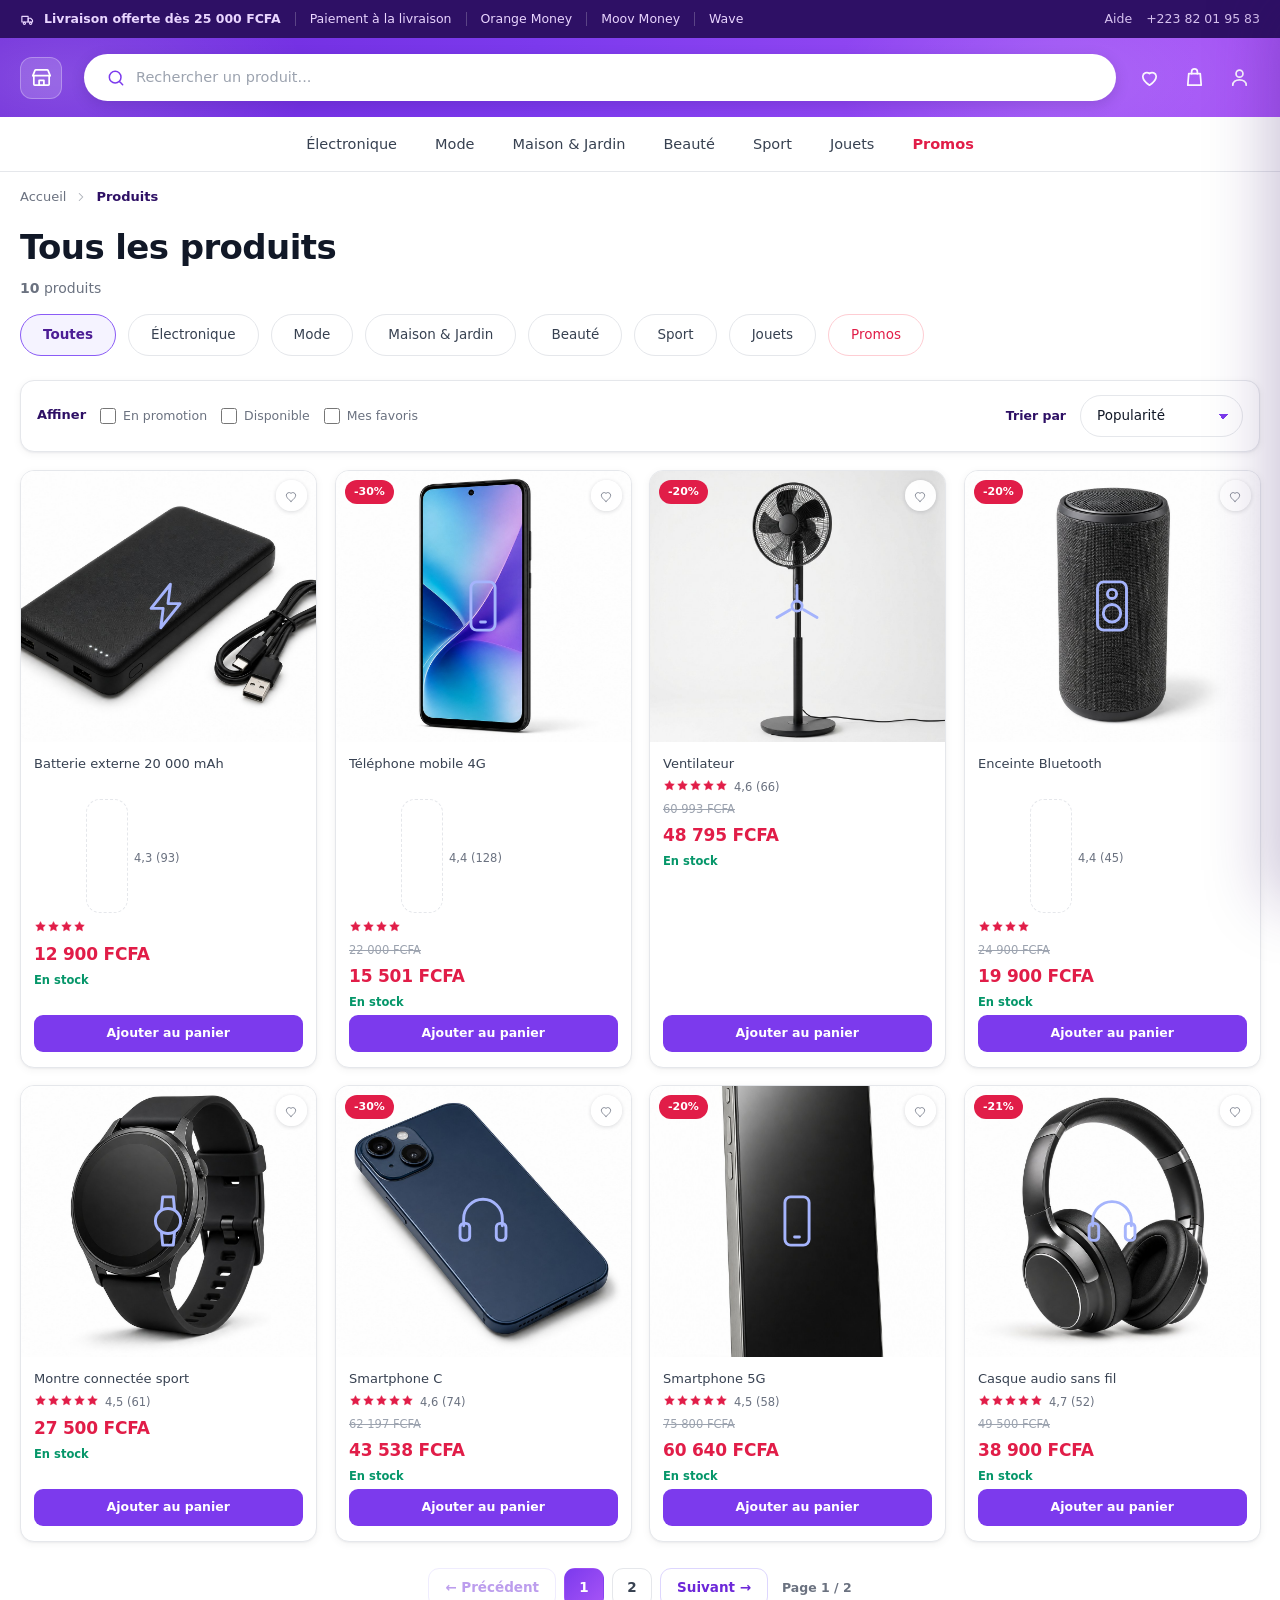
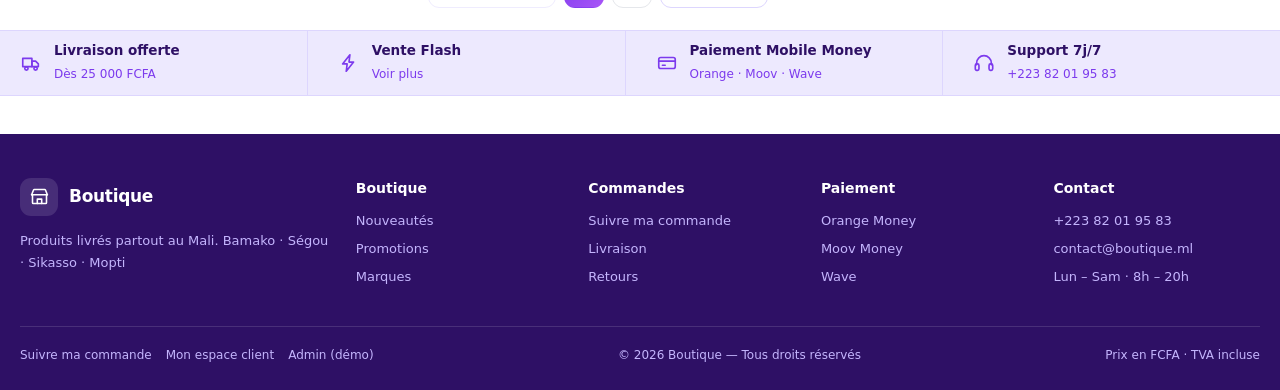
==== commit ae06cea2: "feat(boutique): espace client, suivi de commande et tableau de bord admin - ecommerce-compte.html : " ====
--- a/ecommerce-produit.html
+++ b/ecommerce-produit.html
@@ -689,7 +689,7 @@
         <svg class="ic"><use href="#i-bag"/></svg>
         <span class="dot">3</span>
       </button>
-      <button type="button" aria-label="Mon compte" data-user><svg class="ic"><use href="#i-user"/></svg><span class="nm" style="font-size:11px;font-weight:700;margin-left:4px"></span></button>
+      <a class="acc" href="ecommerce-compte.html" aria-label="Mon espace client" data-user><svg class="ic"><use href="#i-user"/></svg><span class="nm" style="font-size:11px;font-weight:700;margin-left:4px"></span></a>
     </div>
   </div>
 </header>
@@ -782,15 +782,15 @@
         <ul>
           <li><a href="produits.html">Nouveautés</a></li>
           <li><a href="produits.html?promo=1">Promotions</a></li>
-          <li><a href="produits.html">Marques</a></li>
+          <li><a href="ecommerce-admin.html">Marques</a></li>
         </ul>
       </div>
       <div class="rv" style="transition-delay:.12s">
         <h3>Commandes</h3>
         <ul>
-          <li><a href="#suivi">Suivre ma commande</a></li>
-          <li><a href="#livraison">Livraison</a></li>
-          <li><a href="#retours">Retours</a></li>
+          <li><a href="ecommerce-suivi.html">Suivre ma commande</a></li>
+          <li><a href="ecommerce-suivi.html">Livraison</a></li>
+          <li><a href="ecommerce-suivi.html">Retours</a></li>
         </ul>
       </div>
       <div class="rv" style="transition-delay:.18s">
@@ -810,7 +810,7 @@
         </ul>
       </div>
     </div>
-    <div class="bot">
+    <div class="bot"><span style="display:flex;gap:14px;flex-wrap:wrap"><a href="ecommerce-suivi.html">Suivre ma commande</a><a href="ecommerce-compte.html">Mon espace client</a><a href="ecommerce-admin.html">Admin (démo)</a></span>
       <span>© 2026 Boutique — Tous droits réservés</span>
       <span>Prix en FCFA · TVA incluse</span>
     </div>
@@ -833,9 +833,6 @@
 <!-- ══════════════════════════ Notifications ══════════════════════════ -->
 <div class="toasts" id="toasts" aria-live="polite"></div>
 
-<!-- ══════════════════════ Connexion (démo) ══════════════════════ -->
-<div class="modal" id="modal"><div class="box"></div></div>
-
 <script src="js/shop-data.js"></script>
 <script src="js/shop-pages.js"></script>
 </body>
--- a/css/shop-pages.css
+++ b/css/shop-pages.css
@@ -356,3 +356,136 @@
   color:var(--violet-900);display:flex;gap:10px;align-items:center;margin:16px 0;
 }
 .tagline-band .ic{color:var(--violet-600)}
+
+/* ═══════════════ 10. Pagination : précédent / suivant ═══════════════ */
+.pager{flex-wrap:wrap;gap:8px}
+.pager button[disabled]{opacity:.45;cursor:not-allowed}
+.pager button.pg-nav{padding:0 16px;font-weight:600;color:var(--violet-700);border-color:#ddd6fe}
+.pager button.pg-nav:not([disabled]):hover{background:var(--lav-1);border-color:var(--violet-500)}
+.pg-info{font-size:12.5px;color:var(--grey);align-self:center;margin-left:6px;font-weight:600}
+
+/* ═══════════════ 11. Barre « produit précédent / suivant » ═══════════════ */
+.siblings{
+  display:flex;align-items:center;justify-content:space-between;gap:10px;
+  background:#fff;border:1px solid var(--line);border-radius:12px;padding:9px 13px;
+  margin-bottom:16px;box-shadow:var(--shadow);
+}
+.sib{display:flex;flex-direction:column;min-width:0;max-width:40%;transition:color var(--t),transform var(--t)}
+.sib:hover{color:var(--violet-700);transform:translateX(-2px)}
+.sib.next{align-items:flex-end;text-align:right}
+.sib.next:hover{transform:translateX(2px)}
+.sib .sib-k{font-size:12.5px;font-weight:700;color:var(--violet-700)}
+.sib .sib-n{font-size:11.5px;color:var(--grey);white-space:nowrap;overflow:hidden;text-overflow:ellipsis;max-width:100%}
+.sib-c{font-size:12px;font-weight:700;color:var(--grey);white-space:nowrap}
+@media(max-width:560px){.sib{max-width:44%}.sib .sib-n{font-size:10.5px}.sib-c{display:none}}
+
+/* ═══════════════ 12. Tableaux de bord (client · admin · suivi) ═══════════════ */
+/* En-tête d'espace client */
+.dash-head{display:flex;align-items:center;justify-content:space-between;gap:16px;flex-wrap:wrap;margin:18px 0}
+.dash-who{display:flex;align-items:center;gap:14px}
+.av-lg{width:64px;height:64px;border-radius:50%;display:grid;place-items:center;color:#fff;font-weight:800;font-size:22px;
+  background:linear-gradient(135deg,var(--violet-700),var(--violet-400));box-shadow:var(--shadow-md);flex:none}
+.dash-head h1{font-size:clamp(21px,2.4vw,28px);font-weight:800;letter-spacing:-.5px}
+.dash-head p{font-size:13px;color:var(--grey);margin-top:3px}
+.dash-narrow{max-width:520px;margin:22px auto 10px}
+.dash-narrow .panel + .panel{margin-top:16px}
+
+/* Cartes d'indicateurs */
+.kpis{display:grid;grid-template-columns:repeat(4,1fr);gap:16px;margin:16px 0 20px}
+.kpi{background:#fff;border:1px solid var(--line);border-radius:var(--radius);padding:16px 18px;box-shadow:var(--shadow);
+  display:flex;flex-direction:column;gap:4px;transition:transform var(--t),box-shadow var(--t)}
+.kpi:hover{transform:translateY(-3px);box-shadow:var(--shadow-md)}
+.kpi .kpi-l{font-size:12.5px;font-weight:600;color:var(--grey)}
+.kpi b{font-size:24px;font-weight:800;color:var(--violet-900);letter-spacing:-.6px}
+.kpi .kpi-n{font-size:11.5px;color:#9ca3af}
+@media(max-width:900px){.kpis{grid-template-columns:1fr 1fr}}
+@media(max-width:520px){.kpis{grid-template-columns:1fr}}
+
+/* Grilles du tableau de bord */
+.dash-grid{display:grid;grid-template-columns:1.4fr 1fr;gap:18px;align-items:start;margin-bottom:18px}
+@media(max-width:900px){.dash-grid{grid-template-columns:1fr}}
+.h3-mini{font-size:14px;font-weight:700;color:var(--violet-900);margin-bottom:8px}
+
+/* Pastilles de statut */
+.st{display:inline-flex;align-items:center;gap:5px;font-size:11.5px;font-weight:700;padding:5px 11px;border-radius:999px;white-space:nowrap}
+.st::before{content:"";width:6px;height:6px;border-radius:50%;background:currentColor}
+.st.conf{background:#ede9fe;color:#6d28d9}
+.st.prep{background:#fef3c7;color:#b45309}
+.st.exp{background:#e0f2fe;color:#0369a1}
+.st.ok{background:#d1fae5;color:#047857}
+
+/* Cartes de commande (espace client) */
+.ocmd{border:1px solid var(--line);border-radius:12px;padding:13px 15px;margin-bottom:12px;background:#fff;transition:border-color var(--t),box-shadow var(--t)}
+.ocmd:hover{border-color:#ddd6fe;box-shadow:var(--shadow)}
+.ocmd-top{display:flex;align-items:center;justify-content:space-between;gap:10px;flex-wrap:wrap}
+.ocmd-top b{font-size:13.5px}
+.ocmd-lignes{font-size:12.5px;color:var(--grey);margin-top:7px;line-height:1.6}
+.ocmd-foot{display:flex;align-items:center;justify-content:space-between;gap:10px;margin-top:9px;padding-top:9px;border-top:1px dashed var(--line);font-size:12.5px;color:#374151}
+.ocmd-foot b{color:var(--pink);font-size:14px}
+.muted-sm{font-size:12.5px;color:var(--grey)}
+.badge-nb{background:var(--lav-2);color:var(--violet-800);font-size:12px;font-weight:700;border-radius:999px;padding:3px 10px;margin-left:6px}
+.dligne{display:grid;grid-template-columns:56px 1fr auto;gap:12px;align-items:center;padding:10px 0;border-bottom:1px solid var(--line)}
+.dligne:last-child{border-bottom:0}
+.dligne .th{width:56px;height:56px;border-radius:10px;border:1px solid var(--line);background:var(--lav-1) center/cover no-repeat}
+.dligne b{font-size:13px;display:block}
+.dligne small{font-size:11.5px;color:var(--grey)}
+.lien{color:var(--violet-700);font-weight:700;text-decoration:underline;font-size:12.5px}
+.liste-check{list-style:none;display:grid;gap:9px}
+.liste-check li{font-size:13px;color:#374151;padding-left:22px;position:relative;line-height:1.6}
+.liste-check li::before{content:"✓";position:absolute;left:0;color:var(--violet-600);font-weight:800}
+
+/* Frise de suivi */
+.suivi-form{display:flex;gap:10px;flex-wrap:wrap}
+.suivi-form .ctrl{flex:1;min-width:220px;border-radius:12px}
+.timeline{display:flex;align-items:flex-start;gap:0;margin:20px 0 6px;overflow-x:auto;padding-bottom:6px}
+.tl-step{display:flex;align-items:center;gap:0;min-width:0;flex:1;position:relative}
+.tl-dot{width:36px;height:36px;border-radius:50%;display:grid;place-items:center;font-size:13px;font-weight:700;flex:none;
+  background:#fff;border:2px solid var(--line);color:var(--grey);z-index:1}
+.tl-step.fait .tl-dot{background:var(--violet-600);border-color:var(--violet-600);color:#fff}
+.tl-step.actuel .tl-dot{background:#fff;border-color:var(--violet-600);color:var(--violet-700);box-shadow:var(--ring);animation:beat 2.2s var(--ease) infinite}
+.tl-step .tl-dot .ic{width:18px;height:18px}
+.tl-txt{display:flex;flex-direction:column;margin-left:10px;min-width:0}
+.tl-txt b{font-size:12.5px;font-weight:700;color:var(--violet-900);white-space:nowrap}
+.tl-txt small{font-size:11px;color:var(--grey);white-space:nowrap;overflow:hidden;text-overflow:ellipsis;max-width:170px}
+.tl-step.a-venir .tl-txt b{color:#9ca3af;font-weight:600}
+.tl-bar{position:absolute;left:36px;right:0;top:18px;height:2px;background:var(--line)}
+.tl-step.fait .tl-bar{background:var(--violet-600)}
+@media(max-width:640px){
+  .timeline{flex-direction:column;gap:2px;overflow:visible}
+  .tl-step{width:100%;align-items:flex-start}
+  .tl-bar{left:17px;right:auto;top:36px;bottom:0;width:2px;height:auto}
+  .tl-txt{margin-bottom:14px}
+}
+
+/* Tableaux (admin) */
+.table-scroll{overflow-x:auto}
+.tbl{width:100%;border-collapse:collapse;font-size:13px;min-width:620px}
+.tbl th{text-align:left;font-size:11.5px;text-transform:uppercase;letter-spacing:.7px;color:var(--grey);font-weight:700;
+  padding:9px 10px;border-bottom:1px solid var(--line);white-space:nowrap}
+.tbl td{padding:11px 10px;border-bottom:1px solid var(--line);vertical-align:middle}
+.tbl tr:last-child td{border-bottom:0}
+.tbl tr:hover td{background:var(--lav-1)}
+.ctrl-sm{padding:7px 10px;font-size:12.5px;border-radius:9px;width:auto}
+.stock-ctl{display:flex;align-items:center;gap:7px}
+.mini-btn{width:26px;height:26px;border-radius:8px;border:1px solid var(--line);background:#fff;color:var(--violet-700);
+  font-weight:800;line-height:1;display:grid;place-items:center;transition:var(--t)}
+.mini-btn:hover{background:var(--lav-1);border-color:var(--violet-500)}
+.stk{min-width:34px;text-align:center;font-weight:800;border-radius:8px;padding:3px 7px;font-size:12.5px}
+.stk.ok{background:#d1fae5;color:#047857}
+.stk.low{background:#fef3c7;color:#b45309}
+.stk.out{background:#ffe4e6;color:var(--pink)}
+
+/* Top ventes */
+.top-prod{display:flex;align-items:center;gap:11px;padding:9px 0;border-bottom:1px solid var(--line)}
+.top-prod:last-of-type{border-bottom:0}
+.top-prod .rang{width:24px;height:24px;border-radius:8px;background:var(--lav-2);color:var(--violet-800);font-weight:800;font-size:12px;display:grid;place-items:center;flex:none}
+.top-prod .tp-info{flex:1;min-width:0}
+.top-prod .tp-info b{font-size:12.5px;display:block;white-space:nowrap;overflow:hidden;text-overflow:ellipsis}
+.top-prod .bar{margin-top:5px}
+.top-prod .tp-nb{font-size:12.5px;font-weight:800;color:var(--violet-800)}
+.badge-nb{display:inline-block}
+
+/* Lien compte de l'en-tête (devient une ancre) */
+.hactions a.acc{color:#fff;position:relative;display:flex;align-items:center;gap:5px;opacity:.95;transition:transform var(--t),opacity var(--t)}
+.hactions a.acc:hover{opacity:1;transform:translateY(-2px);color:#fff}
+.hactions a.acc .nm{max-width:90px;overflow:hidden;text-overflow:ellipsis;white-space:nowrap}
